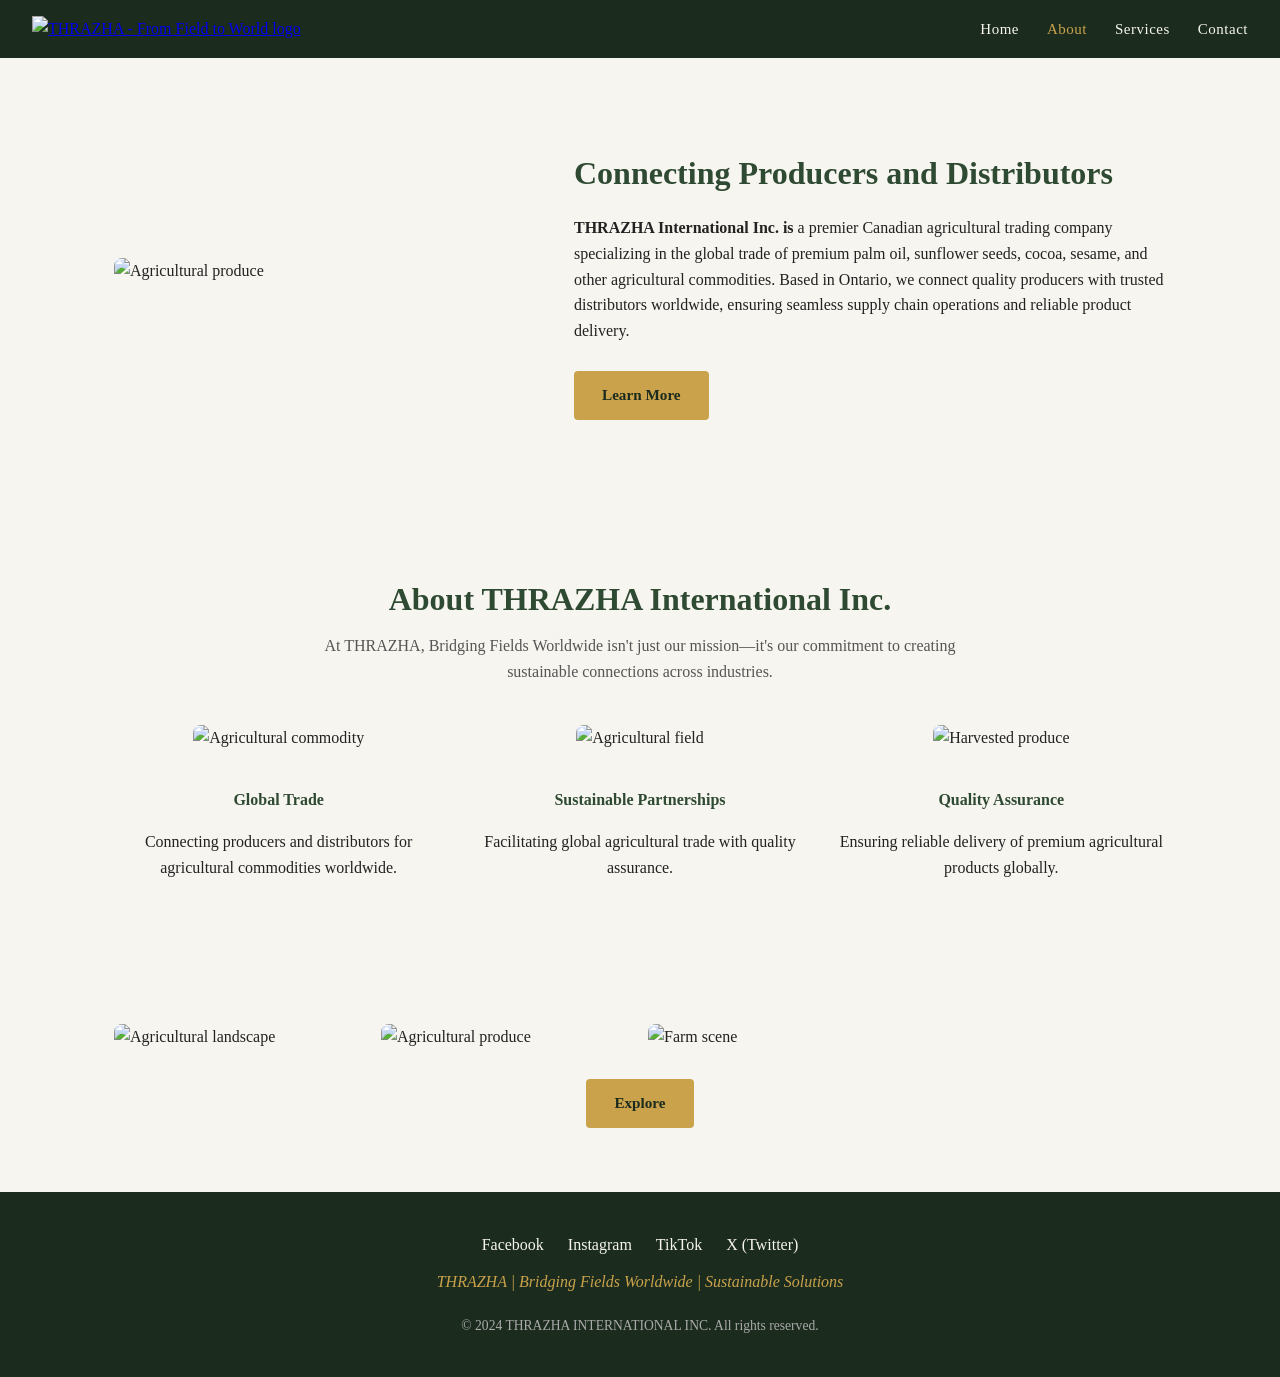
==== about.html @ e84e6064 "Migrate thrazha.ca static site from Hostinger to GitHub Pages (pages + config) Self-contained 4-page" ====
<!DOCTYPE html>
<html lang="en">
<head>
<meta charset="UTF-8">
<meta name="viewport" content="width=device-width, initial-scale=1.0">
<title>THRAZHA International Inc. - Premier Agricultural Trading Company | THRAZHA - From Field to World</title>
<link rel="stylesheet" href="style.css">
</head>
<body>

<header>
  <a href="index.html"><img src="assets/logo.jpeg" alt="THRAZHA - From Field to World logo"></a>
  <nav>
    <ul>
      <li><a href="index.html">Home</a></li>
      <li><a href="about.html" class="active">About</a></li>
      <li><a href="services.html">Services</a></li>
      <li><a href="contact.html">Contact</a></li>
    </ul>
  </nav>
</header>

<!-- INTRO -->
<section class="split">
  <img src="assets/unsplash-about-1.jpg" alt="Agricultural produce">
  <div class="text">
    <h2>Connecting Producers and Distributors</h2>
    <p><strong>THRAZHA International Inc. is</strong> a premier Canadian agricultural trading company specializing in the global trade of premium palm oil, sunflower seeds, cocoa, sesame, and other agricultural commodities. Based in Ontario, we connect quality producers with trusted distributors worldwide, ensuring seamless supply chain operations and reliable product delivery.</p>
    <a class="btn btn-primary" href="services.html" style="margin-top:12px;">Learn More</a>
  </div>
</section>

<!-- MISSION -->
<section>
  <h2>About THRAZHA International Inc.</h2>
  <p class="lead">At THRAZHA, Bridging Fields Worldwide isn't just our mission&mdash;it's our commitment to creating sustainable connections across industries.</p>
  <div class="grid-3">
    <div class="card">
      <img src="assets/unsplash-about-2.jpg" alt="Agricultural commodity">
      <h4>Global Trade</h4>
      <p>Connecting producers and distributors for agricultural commodities worldwide.</p>
    </div>
    <div class="card">
      <img src="assets/unsplash-about-3.jpg" alt="Agricultural field">
      <h4>Sustainable Partnerships</h4>
      <p>Facilitating global agricultural trade with quality assurance.</p>
    </div>
    <div class="card">
      <img src="assets/unsplash-about-4.jpg" alt="Harvested produce">
      <h4>Quality Assurance</h4>
      <p>Ensuring reliable delivery of premium agricultural products globally.</p>
    </div>
  </div>
</section>

<!-- GALLERY STRIP -->
<section>
  <div class="gallery">
    <img src="assets/unsplash-about-5.jpg" alt="Agricultural landscape">
    <img src="assets/unsplash-about-6.jpg" alt="Agricultural produce">
    <img src="assets/unsplash-about-7.jpg" alt="Farm scene">
  </div>
  <div style="text-align:center; margin-top:24px;">
    <a class="btn btn-primary" href="services.html">Explore</a>
  </div>
</section>

<footer>
  <div class="social">
    <a href="https://www.facebook.com/" title="Go to Facebook page">Facebook</a>
    <a href="https://www.instagram.com/" title="Go to Instagram page">Instagram</a>
    <a href="https://tiktok.com/" title="Go to Tiktok page">TikTok</a>
    <a href="https://x.com/" title="Go to Twitter page">X (Twitter)</a>
  </div>
  <div class="tagline">THRAZHA | Bridging Fields Worldwide | Sustainable Solutions</div>
  <div class="copyright">&copy; 2024 THRAZHA INTERNATIONAL INC. All rights reserved.</div>
</footer>

</body>
</html>
---- style.css ----
:root {
  --brand-dark: #1b2b1e;
  --brand-green: #2f4a33;
  --brand-gold: #c9a24b;
  --text-light: #f7f5ef;
}
* { box-sizing: border-box; }
body {
  margin: 0;
  font-family: 'Georgia', 'Times New Roman', serif;
  color: #222;
  background: var(--text-light);
  line-height: 1.6;
}
header {
  display: flex;
  align-items: center;
  justify-content: space-between;
  padding: 16px 32px;
  background: var(--brand-dark);
  position: sticky;
  top: 0;
  z-index: 100;
}
header img { height: 48px; }
nav ul { list-style: none; display: flex; gap: 28px; margin: 0; padding: 0; }
nav a { color: var(--text-light); text-decoration: none; font-size: 15px; letter-spacing: 0.5px; }
nav a:hover, nav a.active { color: var(--brand-gold); }

.hero {
  position: relative;
  height: 90vh;
  min-height: 480px;
  overflow: hidden;
  display: flex;
  align-items: center;
  justify-content: center;
  color: white;
  text-align: center;
}
.hero video, .hero > img.hero-bg {
  position: absolute;
  top: 0; left: 0;
  width: 100%; height: 100%;
  object-fit: cover;
  z-index: 0;
  filter: brightness(0.55);
}
.hero-content { position: relative; z-index: 1; max-width: 800px; padding: 0 20px; }
.hero-content h1 { font-size: 2.6rem; margin-bottom: 12px; }
.hero-content p { font-size: 1.2rem; margin-bottom: 24px; }
.hero-buttons { display: flex; gap: 16px; justify-content: center; }
.btn {
  padding: 12px 28px;
  border-radius: 4px;
  text-decoration: none;
  font-weight: bold;
  font-size: 0.95rem;
  display: inline-block;
}
.btn-primary { background: var(--brand-gold); color: #1b2b1e; border: none; cursor: pointer; }
.btn-secondary { background: transparent; border: 1px solid white; color: white; }

section { padding: 64px 24px; max-width: 1100px; margin: 0 auto; }
section h2 { text-align: center; font-size: 2rem; color: var(--brand-green); margin-bottom: 8px; }
section .lead { text-align: center; max-width: 640px; margin: 0 auto 40px; color: #555; }

.split { display: flex; flex-wrap: wrap; gap: 40px; align-items: center; }
.split img { width: 100%; max-width: 420px; border-radius: 8px; object-fit: cover; }
.split .text { flex: 1; min-width: 280px; }
.split h3 { color: var(--brand-gold); text-transform: uppercase; letter-spacing: 1px; font-size: 0.95rem; }
.split h2 { text-align: left; }

.grid-3 { display: grid; grid-template-columns: repeat(auto-fit, minmax(280px, 1fr)); gap: 32px; }
.card { text-align: center; }
.card img { width: 100%; height: 220px; object-fit: cover; border-radius: 8px; margin-bottom: 16px; }
.card h4 { color: var(--brand-green); margin-bottom: 8px; }

.testimonials { background: var(--brand-dark); color: var(--text-light); max-width: 100%; }
.testimonials-inner { max-width: 1100px; margin: 0 auto; }
.testimonials h2 { color: var(--text-light); }
.testimonial-grid { display: grid; grid-template-columns: repeat(auto-fit, minmax(300px, 1fr)); gap: 32px; }
.testimonial-card { background: rgba(255,255,255,0.05); padding: 24px; border-radius: 8px; }
.testimonial-card .stars { color: var(--brand-gold); margin-bottom: 8px; }
.testimonial-author { display: flex; align-items: center; gap: 12px; margin-top: 16px; }
.testimonial-author img { width: 48px; height: 48px; border-radius: 50%; object-fit: cover; }

.gallery { columns: 4 200px; column-gap: 16px; }
.gallery img { width: 100%; margin-bottom: 16px; border-radius: 8px; display: block; break-inside: avoid; }

.contact-wrap { display: flex; flex-wrap: wrap; gap: 48px; }
.contact-form { flex: 1; min-width: 300px; }
.contact-info { flex: 1; min-width: 260px; }
.contact-form label { display: block; margin-bottom: 6px; font-weight: bold; color: var(--brand-green); }
.contact-form input, .contact-form textarea {
  width: 100%;
  padding: 12px;
  margin-bottom: 18px;
  border: 1px solid #ccc;
  border-radius: 4px;
  font-family: inherit;
  font-size: 1rem;
}
.contact-form textarea { min-height: 140px; resize: vertical; }
.contact-info h3 { color: var(--brand-green); }
.contact-info a { color: var(--brand-green); }

footer { background: var(--brand-dark); color: var(--text-light); text-align: center; padding: 40px 20px; }
footer .social a { color: var(--text-light); margin: 0 10px; text-decoration: none; }
footer .social a:hover { color: var(--brand-gold); }
footer .tagline { margin-top: 12px; color: var(--brand-gold); font-style: italic; }
footer .copyright { margin-top: 20px; font-size: 0.85rem; color: #aaa; }

@media (max-width: 700px) {
  nav ul { gap: 14px; flex-wrap: wrap; }
  .hero-content h1 { font-size: 1.8rem; }
}
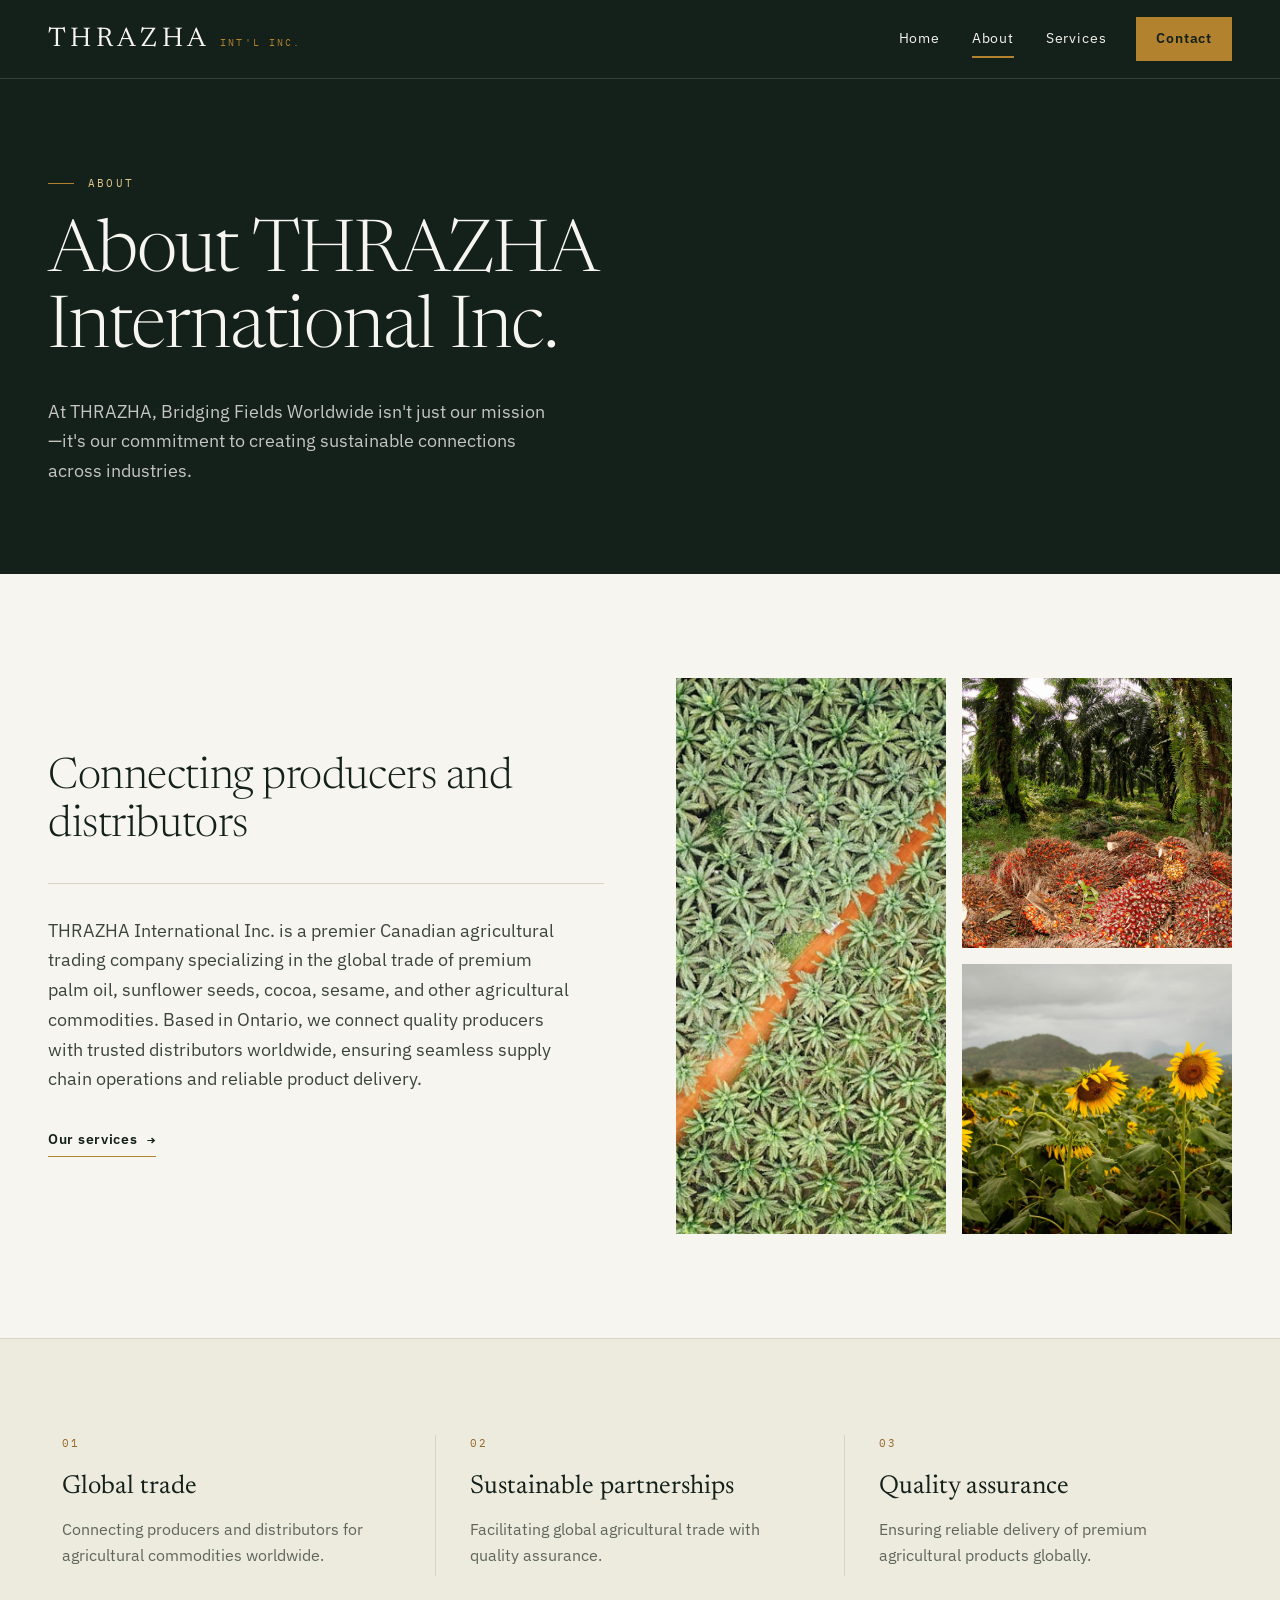
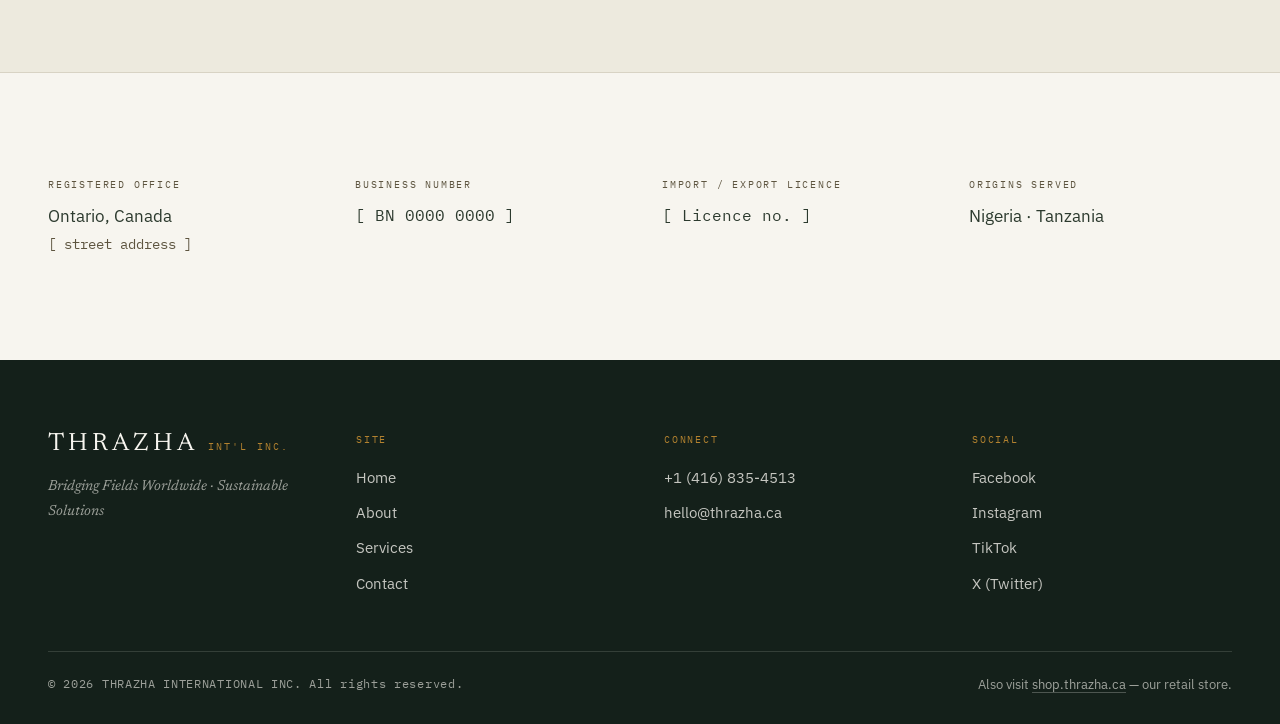
==== commit c578922e: "Redesign site with new visual identity from Claude Design Applies the new dark green/gold/cream pale" ====
--- a/about.html
+++ b/about.html
@@ -4,76 +4,140 @@
 <meta charset="UTF-8">
 <meta name="viewport" content="width=device-width, initial-scale=1.0">
 <title>THRAZHA International Inc. - Premier Agricultural Trading Company | THRAZHA - From Field to World</title>
+<link rel="preconnect" href="https://fonts.googleapis.com">
+<link rel="preconnect" href="https://fonts.gstatic.com" crossorigin>
+<link href="https://fonts.googleapis.com/css2?family=Newsreader:ital,opsz,wght@0,6..72,300;0,6..72,400;0,6..72,500;1,6..72,300;1,6..72,400&family=IBM+Plex+Sans:wght@400;500;600&family=IBM+Plex+Mono:wght@400;500&display=swap" rel="stylesheet">
 <link rel="stylesheet" href="style.css">
 </head>
 <body>
 
 <header>
-  <a href="index.html"><img src="assets/logo.jpeg" alt="THRAZHA - From Field to World logo"></a>
-  <nav>
-    <ul>
-      <li><a href="index.html">Home</a></li>
-      <li><a href="about.html" class="active">About</a></li>
-      <li><a href="services.html">Services</a></li>
-      <li><a href="contact.html">Contact</a></li>
-    </ul>
-  </nav>
+  <div class="header-inner">
+    <a class="brand" href="index.html">
+      <span class="brand-name">THRAZHA</span>
+      <span class="brand-suffix">Int'l&nbsp;Inc.</span>
+    </a>
+    <nav>
+      <ul>
+        <li><a href="index.html">Home</a></li>
+        <li><a href="about.html" class="active">About</a></li>
+        <li><a href="services.html">Services</a></li>
+        <li><a href="contact.html" class="nav-contact">Contact</a></li>
+      </ul>
+    </nav>
+  </div>
 </header>
 
-<!-- INTRO -->
+<!-- HEADER -->
+<div class="hero hero-solid hero-page">
+  <div class="hero-inner">
+    <div class="eyebrow on-dark"><span class="rule"></span>About</div>
+    <h1>About THRAZHA International Inc.</h1>
+    <p>At THRAZHA, Bridging Fields Worldwide isn't just our mission&mdash;it's our commitment to creating sustainable connections across industries.</p>
+  </div>
+</div>
+
+<!-- STORY -->
 <section class="split">
-  <img src="assets/unsplash-about-1.jpg" alt="Agricultural produce">
-  <div class="text">
-    <h2>Connecting Producers and Distributors</h2>
-    <p><strong>THRAZHA International Inc. is</strong> a premier Canadian agricultural trading company specializing in the global trade of premium palm oil, sunflower seeds, cocoa, sesame, and other agricultural commodities. Based in Ontario, we connect quality producers with trusted distributors worldwide, ensuring seamless supply chain operations and reliable product delivery.</p>
-    <a class="btn btn-primary" href="services.html" style="margin-top:12px;">Learn More</a>
+  <div class="split-text">
+    <h2 style="margin-top:0;">Connecting producers and distributors</h2>
+    <div class="divider"></div>
+    <p>THRAZHA International Inc. is a premier Canadian agricultural trading company specializing in the global trade of premium palm oil, sunflower seeds, cocoa, sesame, and other agricultural commodities. Based in Ontario, we connect quality producers with trusted distributors worldwide, ensuring seamless supply chain operations and reliable product delivery.</p>
+    <a class="split-link" href="services.html">Our services <span class="mono">&rarr;</span></a>
+  </div>
+  <div class="image-grid">
+    <img class="tall" src="assets/unsplash-about-5.jpg" alt="Aerial view of a dense oil palm plantation crossed by a laterite road">
+    <img class="square" src="assets/okitipupa-oil-palm.jpg" alt="Freshly harvested palm fruit bunches at the plantation">
+    <img class="square" src="assets/sunflowers.jpg" alt="Sunflower field">
   </div>
 </section>
 
-<!-- MISSION -->
+<!-- PILLARS -->
+<div class="pillars">
+  <div class="pillars-inner">
+    <div class="pillars-grid">
+      <div class="pillar">
+        <div class="numbered-index">01</div>
+        <h3>Global trade</h3>
+        <p>Connecting producers and distributors for agricultural commodities worldwide.</p>
+      </div>
+      <div class="pillar">
+        <div class="numbered-index">02</div>
+        <h3>Sustainable partnerships</h3>
+        <p>Facilitating global agricultural trade with quality assurance.</p>
+      </div>
+      <div class="pillar">
+        <div class="numbered-index">03</div>
+        <h3>Quality assurance</h3>
+        <p>Ensuring reliable delivery of premium agricultural products globally.</p>
+      </div>
+    </div>
+  </div>
+</div>
+
+<!-- FACTS -->
 <section>
-  <h2>About THRAZHA International Inc.</h2>
-  <p class="lead">At THRAZHA, Bridging Fields Worldwide isn't just our mission&mdash;it's our commitment to creating sustainable connections across industries.</p>
-  <div class="grid-3">
-    <div class="card">
-      <img src="assets/unsplash-about-2.jpg" alt="Agricultural commodity">
-      <h4>Global Trade</h4>
-      <p>Connecting producers and distributors for agricultural commodities worldwide.</p>
+  <div class="facts-grid">
+    <div>
+      <div class="credentials-label">Registered office</div>
+      <div class="fact-value">Ontario, Canada<br><span class="fact-sub">[ street address ]</span></div>
     </div>
-    <div class="card">
-      <img src="assets/unsplash-about-3.jpg" alt="Agricultural field">
-      <h4>Sustainable Partnerships</h4>
-      <p>Facilitating global agricultural trade with quality assurance.</p>
+    <div>
+      <div class="credentials-label">Business number</div>
+      <div class="fact-value mono">[ BN 0000&nbsp;0000 ]</div>
     </div>
-    <div class="card">
-      <img src="assets/unsplash-about-4.jpg" alt="Harvested produce">
-      <h4>Quality Assurance</h4>
-      <p>Ensuring reliable delivery of premium agricultural products globally.</p>
+    <div>
+      <div class="credentials-label">Import / export licence</div>
+      <div class="fact-value mono">[ Licence no. ]</div>
+    </div>
+    <div>
+      <div class="credentials-label">Origins served</div>
+      <div class="fact-value">Nigeria&nbsp;&middot;&nbsp;Tanzania</div>
     </div>
   </div>
 </section>
 
-<!-- GALLERY STRIP -->
-<section>
-  <div class="gallery">
-    <img src="assets/unsplash-about-5.jpg" alt="Agricultural landscape">
-    <img src="assets/unsplash-about-6.jpg" alt="Agricultural produce">
-    <img src="assets/unsplash-about-7.jpg" alt="Farm scene">
+<footer>
+  <div class="footer-inner">
+    <div class="footer-columns">
+      <div class="footer-brand">
+        <div class="brand" style="color:inherit;">
+          <span class="brand-name">THRAZHA</span>
+          <span class="brand-suffix">Int'l&nbsp;Inc.</span>
+        </div>
+        <p class="footer-tagline">Bridging Fields Worldwide &middot; Sustainable Solutions</p>
+      </div>
+      <div>
+        <div class="footer-heading">Site</div>
+        <div class="footer-links">
+          <a href="index.html">Home</a>
+          <a href="about.html">About</a>
+          <a href="services.html">Services</a>
+          <a href="contact.html">Contact</a>
+        </div>
+      </div>
+      <div>
+        <div class="footer-heading">Connect</div>
+        <div class="footer-links">
+          <a href="tel:+14168354513">+1 (416) 835-4513</a>
+          <a href="mailto:hello@thrazha.ca">hello@thrazha.ca</a>
+        </div>
+      </div>
+      <div>
+        <div class="footer-heading">Social</div>
+        <div class="footer-links">
+          <a href="https://www.facebook.com/" title="Go to Facebook page">Facebook</a>
+          <a href="https://www.instagram.com/" title="Go to Instagram page">Instagram</a>
+          <a href="https://tiktok.com/" title="Go to Tiktok page">TikTok</a>
+          <a href="https://x.com/" title="Go to Twitter page">X (Twitter)</a>
+        </div>
+      </div>
+    </div>
+    <div class="footer-bottom">
+      <div class="footer-copyright">&copy; 2026 THRAZHA INTERNATIONAL INC. All rights reserved.</div>
+      <div class="footer-shop">Also visit <a href="https://shop.thrazha.ca">shop.thrazha.ca</a> &mdash; our retail store.</div>
+    </div>
   </div>
-  <div style="text-align:center; margin-top:24px;">
-    <a class="btn btn-primary" href="services.html">Explore</a>
-  </div>
-</section>
-
-<footer>
-  <div class="social">
-    <a href="https://www.facebook.com/" title="Go to Facebook page">Facebook</a>
-    <a href="https://www.instagram.com/" title="Go to Instagram page">Instagram</a>
-    <a href="https://tiktok.com/" title="Go to Tiktok page">TikTok</a>
-    <a href="https://x.com/" title="Go to Twitter page">X (Twitter)</a>
-  </div>
-  <div class="tagline">THRAZHA | Bridging Fields Worldwide | Sustainable Solutions</div>
-  <div class="copyright">&copy; 2024 THRAZHA INTERNATIONAL INC. All rights reserved.</div>
 </footer>
 
 </body>
--- a/style.css
+++ b/style.css
@@ -1,117 +1,491 @@
 :root {
-  --brand-dark: #1b2b1e;
-  --brand-green: #2f4a33;
-  --brand-gold: #c9a24b;
-  --text-light: #f7f5ef;
-}
+  --ink: #14201a;
+  --ink-soft: #23372a;
+  --gold: #b3822f;
+  --gold-hover: #c99b45;
+  --gold-light: #e2c88c;
+  --gold-dark: #96682a;
+  --bg: #f7f5ef;
+  --bg-alt: #edeade;
+  --border: #d8d3c4;
+  --text: #14201a;
+  --text-body: #3c453b;
+  --text-muted: #5f665c;
+  --text-mono: #5e5540;
+  --text-fact: #2c3a2e;
+}
+
 * { box-sizing: border-box; }
+
 body {
   margin: 0;
-  font-family: 'Georgia', 'Times New Roman', serif;
-  color: #222;
-  background: var(--text-light);
+  font-family: 'IBM Plex Sans', system-ui, sans-serif;
+  background: var(--bg);
+  color: var(--text);
   line-height: 1.6;
-}
+  -webkit-font-smoothing: antialiased;
+}
+
+a { color: var(--text); text-decoration: none; }
+a:hover { color: var(--gold-dark); }
+input, textarea, button { font: inherit; }
+::selection { background: var(--gold); color: #fff; }
+
+.serif { font-family: 'Newsreader', Georgia, serif; }
+.mono { font-family: 'IBM Plex Mono', monospace; }
+
+/* HEADER */
 header {
-  display: flex;
-  align-items: center;
-  justify-content: space-between;
-  padding: 16px 32px;
-  background: var(--brand-dark);
   position: sticky;
   top: 0;
   z-index: 100;
-}
-header img { height: 48px; }
-nav ul { list-style: none; display: flex; gap: 28px; margin: 0; padding: 0; }
-nav a { color: var(--text-light); text-decoration: none; font-size: 15px; letter-spacing: 0.5px; }
-nav a:hover, nav a.active { color: var(--brand-gold); }
-
+  background: var(--ink);
+  color: var(--bg);
+  border-bottom: 1px solid rgba(247,245,239,0.14);
+}
+.header-inner {
+  max-width: 1240px;
+  margin: 0 auto;
+  padding: 0 28px;
+  height: 78px;
+  display: flex;
+  align-items: center;
+  justify-content: space-between;
+  gap: 32px;
+}
+.brand {
+  display: flex;
+  align-items: baseline;
+  gap: 10px;
+  color: var(--bg);
+}
+.brand-name {
+  font-family: 'Newsreader', Georgia, serif;
+  font-size: 27px;
+  letter-spacing: 0.16em;
+  font-weight: 400;
+  line-height: 1;
+}
+.brand-suffix {
+  font-family: 'IBM Plex Mono', monospace;
+  font-size: 9.5px;
+  letter-spacing: 0.22em;
+  text-transform: uppercase;
+  color: var(--gold);
+  padding-bottom: 2px;
+}
+nav ul { list-style: none; display: flex; align-items: center; gap: 4px; margin: 0; padding: 0; }
+nav a {
+  position: relative;
+  display: inline-block;
+  padding: 10px 14px;
+  color: var(--bg);
+  font-size: 13.5px;
+  letter-spacing: 0.06em;
+}
+nav a:hover { color: var(--gold-light); }
+nav a.active { color: var(--bg); }
+nav a.active::after {
+  content: "";
+  position: absolute;
+  left: 14px;
+  right: 14px;
+  bottom: 2px;
+  height: 1.5px;
+  background: var(--gold);
+}
+nav a.nav-contact {
+  margin-left: 12px;
+  padding: 11px 20px;
+  background: var(--gold);
+  color: var(--ink);
+  font-weight: 600;
+}
+nav a.nav-contact:hover { background: var(--gold-hover); color: var(--ink); }
+
+/* EYEBROW */
+.eyebrow {
+  display: flex;
+  align-items: center;
+  gap: 14px;
+  font-family: 'IBM Plex Mono', monospace;
+  font-size: 11px;
+  letter-spacing: 0.2em;
+  text-transform: uppercase;
+  color: var(--gold-dark);
+}
+.eyebrow.on-dark { color: var(--gold-light); }
+.eyebrow .rule { width: 26px; height: 1px; background: var(--gold); display: inline-block; }
+
+/* HERO (home + section headers) */
 .hero {
   position: relative;
-  height: 90vh;
-  min-height: 480px;
+  background: var(--ink);
+  color: var(--bg);
   overflow: hidden;
-  display: flex;
-  align-items: center;
-  justify-content: center;
-  color: white;
-  text-align: center;
-}
-.hero video, .hero > img.hero-bg {
+}
+.hero img.hero-bg {
   position: absolute;
-  top: 0; left: 0;
-  width: 100%; height: 100%;
+  inset: 0;
+  width: 100%;
+  height: 100%;
   object-fit: cover;
-  z-index: 0;
-  filter: brightness(0.55);
-}
-.hero-content { position: relative; z-index: 1; max-width: 800px; padding: 0 20px; }
-.hero-content h1 { font-size: 2.6rem; margin-bottom: 12px; }
-.hero-content p { font-size: 1.2rem; margin-bottom: 24px; }
-.hero-buttons { display: flex; gap: 16px; justify-content: center; }
+}
+.hero .hero-scrim {
+  position: absolute;
+  inset: 0;
+}
+.hero-home .hero-scrim { background: linear-gradient(100deg, rgba(20,32,26,0.92) 0%, rgba(20,32,26,0.62) 55%, rgba(20,32,26,0.34) 100%); }
+.hero-home img.hero-bg { opacity: 0.42; }
+.hero-page .hero-scrim { background: linear-gradient(100deg, rgba(20,32,26,0.94) 0%, rgba(20,32,26,0.7) 100%); }
+.hero-page img.hero-bg { opacity: 0.3; }
+.hero-inner {
+  position: relative;
+  max-width: 1240px;
+  margin: 0 auto;
+  padding: 132px 28px 108px;
+}
+.hero-page .hero-inner { padding: 96px 28px 88px; }
+.hero-solid { background: var(--ink); color: var(--bg); }
+.hero h1 {
+  font-family: 'Newsreader', Georgia, serif;
+  font-weight: 300;
+  font-size: clamp(36px, 5.6vw, 74px);
+  line-height: 1.06;
+  letter-spacing: -0.015em;
+  margin: 24px 0 0;
+  max-width: 18ch;
+}
+.hero-home h1 { margin-top: 34px; max-width: 17ch; }
+.hero p {
+  margin: 28px 0 0;
+  max-width: 46ch;
+  font-size: 17.5px;
+  line-height: 1.7;
+  color: rgba(247,245,239,0.78);
+}
+.hero-buttons { display: flex; flex-wrap: wrap; gap: 14px; margin-top: 44px; }
+
+/* BUTTONS */
 .btn {
-  padding: 12px 28px;
-  border-radius: 4px;
+  display: inline-block;
+  padding: 15px 30px;
+  font-size: 14px;
+  font-weight: 600;
+  letter-spacing: 0.05em;
   text-decoration: none;
-  font-weight: bold;
-  font-size: 0.95rem;
-  display: inline-block;
-}
-.btn-primary { background: var(--brand-gold); color: #1b2b1e; border: none; cursor: pointer; }
-.btn-secondary { background: transparent; border: 1px solid white; color: white; }
-
-section { padding: 64px 24px; max-width: 1100px; margin: 0 auto; }
-section h2 { text-align: center; font-size: 2rem; color: var(--brand-green); margin-bottom: 8px; }
-section .lead { text-align: center; max-width: 640px; margin: 0 auto 40px; color: #555; }
-
-.split { display: flex; flex-wrap: wrap; gap: 40px; align-items: center; }
-.split img { width: 100%; max-width: 420px; border-radius: 8px; object-fit: cover; }
-.split .text { flex: 1; min-width: 280px; }
-.split h3 { color: var(--brand-gold); text-transform: uppercase; letter-spacing: 1px; font-size: 0.95rem; }
-.split h2 { text-align: left; }
-
-.grid-3 { display: grid; grid-template-columns: repeat(auto-fit, minmax(280px, 1fr)); gap: 32px; }
-.card { text-align: center; }
-.card img { width: 100%; height: 220px; object-fit: cover; border-radius: 8px; margin-bottom: 16px; }
-.card h4 { color: var(--brand-green); margin-bottom: 8px; }
-
-.testimonials { background: var(--brand-dark); color: var(--text-light); max-width: 100%; }
-.testimonials-inner { max-width: 1100px; margin: 0 auto; }
-.testimonials h2 { color: var(--text-light); }
-.testimonial-grid { display: grid; grid-template-columns: repeat(auto-fit, minmax(300px, 1fr)); gap: 32px; }
-.testimonial-card { background: rgba(255,255,255,0.05); padding: 24px; border-radius: 8px; }
-.testimonial-card .stars { color: var(--brand-gold); margin-bottom: 8px; }
-.testimonial-author { display: flex; align-items: center; gap: 12px; margin-top: 16px; }
-.testimonial-author img { width: 48px; height: 48px; border-radius: 50%; object-fit: cover; }
-
-.gallery { columns: 4 200px; column-gap: 16px; }
-.gallery img { width: 100%; margin-bottom: 16px; border-radius: 8px; display: block; break-inside: avoid; }
-
-.contact-wrap { display: flex; flex-wrap: wrap; gap: 48px; }
-.contact-form { flex: 1; min-width: 300px; }
-.contact-info { flex: 1; min-width: 260px; }
-.contact-form label { display: block; margin-bottom: 6px; font-weight: bold; color: var(--brand-green); }
-.contact-form input, .contact-form textarea {
+  border: none;
+  cursor: pointer;
+  white-space: nowrap;
+}
+.btn-primary { background: var(--gold); color: var(--ink); }
+.btn-primary:hover { background: var(--gold-hover); color: var(--ink); }
+.btn-secondary { background: transparent; border: 1px solid rgba(247,245,239,0.4); color: var(--bg); font-weight: 500; }
+.btn-secondary:hover { border-color: var(--bg); background: rgba(247,245,239,0.07); color: var(--bg); }
+.btn-dark { background: var(--ink); color: var(--bg); }
+.btn-dark:hover { background: var(--ink-soft); color: var(--bg); }
+
+/* SECTION LAYOUT */
+section { padding: 104px 28px; max-width: 1240px; margin: 0 auto; }
+section h2 {
+  font-family: 'Newsreader', Georgia, serif;
+  font-weight: 300;
+  font-size: clamp(30px, 3.4vw, 46px);
+  line-height: 1.1;
+  letter-spacing: -0.01em;
+  margin: 0;
+}
+.divider { width: 100%; height: 1px; background: var(--border); margin: 32px 0; }
+
+/* CREDENTIALS STRIP */
+.credentials { background: var(--bg-alt); border-bottom: 1px solid var(--border); padding: 0 28px; max-width: 100%; }
+.credentials-grid {
+  max-width: 1240px;
+  margin: 0 auto;
+  display: grid;
+  grid-template-columns: repeat(auto-fit, minmax(210px, 1fr));
+}
+.credentials-item { padding: 26px 28px; border-right: 1px solid var(--border); }
+.credentials-item:last-child { border-right: none; }
+.credentials-label {
+  font-family: 'IBM Plex Mono', monospace;
+  font-size: 10px;
+  letter-spacing: 0.18em;
+  text-transform: uppercase;
+  color: var(--text-mono);
+}
+.credentials-value { margin-top: 8px; font-size: 15px; line-height: 1.45; color: var(--text-fact); }
+.credentials-value.mono { font-family: 'IBM Plex Mono', monospace; font-size: 14px; }
+
+/* SPLIT / STORY */
+.split { display: grid; grid-template-columns: repeat(auto-fit, minmax(320px, 1fr)); gap: 72px; align-items: center; }
+.split-media { position: relative; }
+.split-media img { width: 100%; aspect-ratio: 4 / 5; object-fit: cover; display: block; }
+.split-tag {
+  position: absolute;
+  bottom: -1px;
+  left: -1px;
+  background: var(--ink);
+  color: var(--bg);
+  padding: 18px 24px;
+  max-width: 62%;
+}
+.split-tag .credentials-label { color: var(--gold); }
+.split-tag .split-tag-value { font-family: 'Newsreader', Georgia, serif; font-size: 22px; margin-top: 5px; }
+.split-text .eyebrow { margin-bottom: 0; }
+.split-text h2 { margin-top: 16px; max-width: 22ch; }
+.split-text p { margin: 0; font-size: 17.5px; line-height: 1.7; color: var(--text-body); max-width: 48ch; }
+.split-link {
+  display: inline-flex;
+  align-items: center;
+  gap: 10px;
+  margin-top: 34px;
+  font-size: 14px;
+  font-weight: 600;
+  letter-spacing: 0.05em;
+  color: var(--text);
+  border-bottom: 1.5px solid var(--gold);
+  padding-bottom: 5px;
+}
+.split-link:hover { color: var(--gold-dark); }
+
+.image-grid { display: grid; grid-template-columns: 1fr 1fr; gap: 16px; }
+.image-grid img { width: 100%; height: 100%; object-fit: cover; display: block; }
+.image-grid .tall { aspect-ratio: auto; grid-row: span 2; }
+.image-grid .square { aspect-ratio: 1 / 1; }
+
+/* DARK SOLUTIONS / NUMBERED GRID */
+.section-dark { background: var(--ink); color: var(--bg); max-width: 100%; padding: 0; }
+.section-dark-inner { max-width: 1240px; margin: 0 auto; padding: 104px 28px; }
+.section-head-row {
+  display: flex;
+  flex-wrap: wrap;
+  gap: 40px;
+  align-items: flex-end;
+  justify-content: space-between;
+  padding-bottom: 44px;
+  border-bottom: 1px solid rgba(247,245,239,0.16);
+}
+.section-dark .section-head-row h2 { color: var(--bg); max-width: 20ch; }
+.section-head-row p { margin: 0; max-width: 40ch; font-size: 16px; line-height: 1.65; color: rgba(247,245,239,0.68); }
+
+.numbered-grid {
+  display: grid;
+  grid-template-columns: repeat(auto-fit, minmax(270px, 1fr));
+  gap: 1px;
+  background: rgba(247,245,239,0.16);
+  margin-top: 1px;
+}
+.numbered-card { background: var(--ink); padding: 40px 34px 44px; }
+.numbered-index { font-family: 'IBM Plex Mono', monospace; font-size: 11px; letter-spacing: 0.18em; color: var(--gold); }
+.numbered-card h3 {
+  font-family: 'Newsreader', Georgia, serif;
+  font-weight: 400;
+  font-size: 25px;
+  line-height: 1.2;
+  margin: 22px 0 12px;
+  color: var(--bg);
+}
+.numbered-card p { margin: 0; font-size: 15.5px; line-height: 1.65; color: rgba(247,245,239,0.7); }
+
+/* LIGHT NUMBERED PILLARS (about page) */
+.pillars { background: var(--bg-alt); border-top: 1px solid var(--border); border-bottom: 1px solid var(--border); max-width: 100%; padding: 0 28px; }
+.pillars-inner { max-width: 1240px; margin: 0 auto; padding: 96px 0; }
+.pillars-grid { display: grid; grid-template-columns: repeat(auto-fit, minmax(260px, 1fr)); gap: 1px; background: var(--border); }
+.pillar { background: var(--bg-alt); padding: 0 34px; }
+.pillar .numbered-index { color: var(--gold-dark); }
+.pillar h3 { font-family: 'Newsreader', Georgia, serif; font-weight: 400; font-size: 26px; line-height: 1.2; margin: 20px 0 12px; }
+.pillar p { margin: 0 0 8px; font-size: 15.5px; line-height: 1.7; color: var(--text-muted); }
+
+/* FACTS GRID */
+.facts-grid { display: grid; grid-template-columns: repeat(auto-fit, minmax(240px, 1fr)); gap: 44px; }
+.fact-value { margin-top: 10px; font-size: 16.5px; line-height: 1.6; color: var(--text-fact); }
+.fact-value.mono { font-family: 'IBM Plex Mono', monospace; font-size: 16px; }
+.fact-sub { font-family: 'IBM Plex Mono', monospace; font-size: 13.5px; color: var(--text-mono); }
+
+/* COMMODITY INDEX */
+.commodity-grid { display: grid; grid-template-columns: repeat(auto-fit, minmax(232px, 1fr)); gap: 28px; margin-top: 52px; }
+.commodity-media { overflow: hidden; background: var(--bg-alt); }
+.commodity-media img {
   width: 100%;
-  padding: 12px;
-  margin-bottom: 18px;
-  border: 1px solid #ccc;
-  border-radius: 4px;
-  font-family: inherit;
-  font-size: 1rem;
-}
-.contact-form textarea { min-height: 140px; resize: vertical; }
-.contact-info h3 { color: var(--brand-green); }
-.contact-info a { color: var(--brand-green); }
-
-footer { background: var(--brand-dark); color: var(--text-light); text-align: center; padding: 40px 20px; }
-footer .social a { color: var(--text-light); margin: 0 10px; text-decoration: none; }
-footer .social a:hover { color: var(--brand-gold); }
-footer .tagline { margin-top: 12px; color: var(--brand-gold); font-style: italic; }
-footer .copyright { margin-top: 20px; font-size: 0.85rem; color: #aaa; }
+  aspect-ratio: 3 / 4;
+  object-fit: cover;
+  display: block;
+  transition: transform 600ms cubic-bezier(0.2,0.7,0.2,1);
+}
+.commodity-card:hover .commodity-media img { transform: scale(1.045); }
+.commodity-meta {
+  display: flex;
+  align-items: baseline;
+  justify-content: space-between;
+  gap: 12px;
+  padding: 16px 0 14px;
+  border-bottom: 1px solid var(--border);
+}
+.commodity-meta .name { font-family: 'Newsreader', Georgia, serif; font-size: 21px; }
+.commodity-meta .form {
+  font-family: 'IBM Plex Mono', monospace;
+  font-size: 10.5px;
+  letter-spacing: 0.14em;
+  text-transform: uppercase;
+  color: var(--text-mono);
+}
+
+/* CTA BANNER */
+.cta-banner { background: var(--bg-alt); border-top: 1px solid var(--border); max-width: 100%; padding: 0 28px; }
+.cta-banner-inner {
+  max-width: 1240px;
+  margin: 0 auto;
+  padding: 88px 0;
+  display: flex;
+  flex-wrap: wrap;
+  gap: 40px;
+  align-items: center;
+  justify-content: space-between;
+}
+.cta-banner h2 { font-size: clamp(28px, 3vw, 40px); line-height: 1.15; max-width: 24ch; }
+.cta-banner p { margin: 16px 0 0; font-size: 16.5px; line-height: 1.6; color: var(--text-muted); max-width: 44ch; }
+
+/* SERVICES DETAIL */
+.service-row {
+  display: grid;
+  grid-template-columns: repeat(auto-fit, minmax(300px, 1fr));
+  gap: 64px;
+  align-items: center;
+  padding-bottom: 64px;
+  margin-bottom: 64px;
+  border-bottom: 1px solid var(--border);
+}
+.service-row:last-child { border-bottom: none; margin-bottom: 0; padding-bottom: 0; }
+.service-row h2 { font-size: clamp(28px, 3.2vw, 42px); line-height: 1.12; margin: 20px 0 18px; max-width: 20ch; }
+.service-row p { margin: 0; font-size: 17px; line-height: 1.7; color: var(--text-body); max-width: 48ch; }
+.tags { display: flex; flex-wrap: wrap; gap: 10px; margin-top: 28px; }
+.tag {
+  font-family: 'IBM Plex Mono', monospace;
+  font-size: 10.5px;
+  letter-spacing: 0.12em;
+  text-transform: uppercase;
+  color: var(--text-muted);
+  border: 1px solid var(--border);
+  padding: 7px 12px;
+}
+.service-media img { width: 100%; aspect-ratio: 4 / 3; object-fit: cover; display: block; }
+.photo-placeholder {
+  width: 100%;
+  aspect-ratio: 4 / 3;
+  background-color: #e6e2d6;
+  background-image: repeating-linear-gradient(135deg, rgba(20,32,26,0.07) 0 1px, transparent 1px 9px);
+  border: 1px solid var(--border);
+  display: flex;
+  align-items: flex-end;
+  padding: 22px;
+}
+.photo-placeholder span {
+  font-family: 'IBM Plex Mono', monospace;
+  font-size: 11px;
+  letter-spacing: 0.14em;
+  text-transform: uppercase;
+  color: var(--text-mono);
+  line-height: 1.6;
+}
+
+/* CONTACT */
+.contact-grid { display: grid; grid-template-columns: repeat(auto-fit, minmax(300px, 1fr)); gap: 80px; align-items: start; }
+.contact-form label {
+  display: block;
+  font-family: 'IBM Plex Mono', monospace;
+  font-size: 10.5px;
+  letter-spacing: 0.16em;
+  text-transform: uppercase;
+  color: var(--text-mono);
+}
+.contact-form input[type="text"],
+.contact-form input[type="email"],
+.contact-form textarea {
+  width: 100%;
+  margin: 10px 0 26px;
+  padding: 14px 0;
+  border: none;
+  border-bottom: 1px solid #c9c3b0;
+  background: transparent;
+  font-size: 16.5px;
+  color: var(--text);
+  outline: none;
+}
+.contact-form textarea { padding: 14px; border: 1px solid #c9c3b0; min-height: 150px; resize: vertical; line-height: 1.55; }
+.contact-form input:focus,
+.contact-form textarea:focus { border-color: var(--gold); }
+.contact-form #contactFormResult { margin: 20px 0 0; font-size: 15px; line-height: 1.6; color: var(--text-body); min-height: 22px; font-weight: normal; }
+.contact-info {
+  background: var(--bg-alt);
+  border: 1px solid var(--border);
+  padding: 40px 34px;
+}
+.contact-info h3 {
+  font-family: 'Newsreader', Georgia, serif;
+  font-weight: 300;
+  font-size: 32px;
+  line-height: 1.15;
+  margin: 18px 0 0;
+  color: var(--text);
+}
+.contact-info-grid { display: grid; gap: 26px; }
+.contact-info-grid a { display: inline-block; margin-top: 8px; font-size: 19px; color: var(--text); }
+.contact-info-grid a:hover { color: var(--gold-dark); }
+.contact-info-grid .credentials-value { margin-top: 8px; font-size: 16.5px; }
+
+/* FOOTER */
+footer { background: var(--ink); color: var(--bg); }
+.footer-inner { max-width: 1240px; margin: 0 auto; padding: 72px 28px 0; }
+.footer-columns {
+  display: grid;
+  grid-template-columns: repeat(auto-fit, minmax(220px, 1fr));
+  gap: 48px;
+  padding-bottom: 56px;
+}
+.footer-brand .brand-name { font-size: 25px; }
+.footer-tagline {
+  margin: 18px 0 0;
+  font-size: 14.5px;
+  line-height: 1.7;
+  color: rgba(247,245,239,0.6);
+  max-width: 30ch;
+  font-style: italic;
+  font-family: 'Newsreader', Georgia, serif;
+}
+.footer-heading {
+  font-family: 'IBM Plex Mono', monospace;
+  font-size: 10px;
+  letter-spacing: 0.18em;
+  text-transform: uppercase;
+  color: var(--gold);
+}
+.footer-links { display: grid; gap: 12px; margin-top: 18px; }
+.footer-links a { font-size: 14.5px; color: rgba(247,245,239,0.78); }
+.footer-links a:hover { color: var(--bg); }
+.footer-bottom {
+  display: flex;
+  flex-wrap: wrap;
+  gap: 16px 32px;
+  align-items: center;
+  justify-content: space-between;
+  padding: 22px 0 30px;
+  border-top: 1px solid rgba(247,245,239,0.14);
+}
+.footer-copyright {
+  font-family: 'IBM Plex Mono', monospace;
+  font-size: 11.5px;
+  letter-spacing: 0.06em;
+  color: rgba(247,245,239,0.6);
+}
+.footer-shop { font-size: 12.5px; color: rgba(247,245,239,0.6); }
+.footer-shop a { color: rgba(247,245,239,0.62); border-bottom: 1px solid rgba(247,245,239,0.25); }
+.footer-shop a:hover { color: var(--bg); }
 
 @media (max-width: 700px) {
-  nav ul { gap: 14px; flex-wrap: wrap; }
-  .hero-content h1 { font-size: 1.8rem; }
-}
+  nav ul { gap: 2px; }
+  nav a { padding: 8px 10px; font-size: 12.5px; }
+  section { padding: 72px 20px; }
+  .section-dark-inner, .pillars-inner, .cta-banner-inner { padding-left: 20px; padding-right: 20px; }
+  .hero-inner { padding: 88px 20px 64px; }
+}
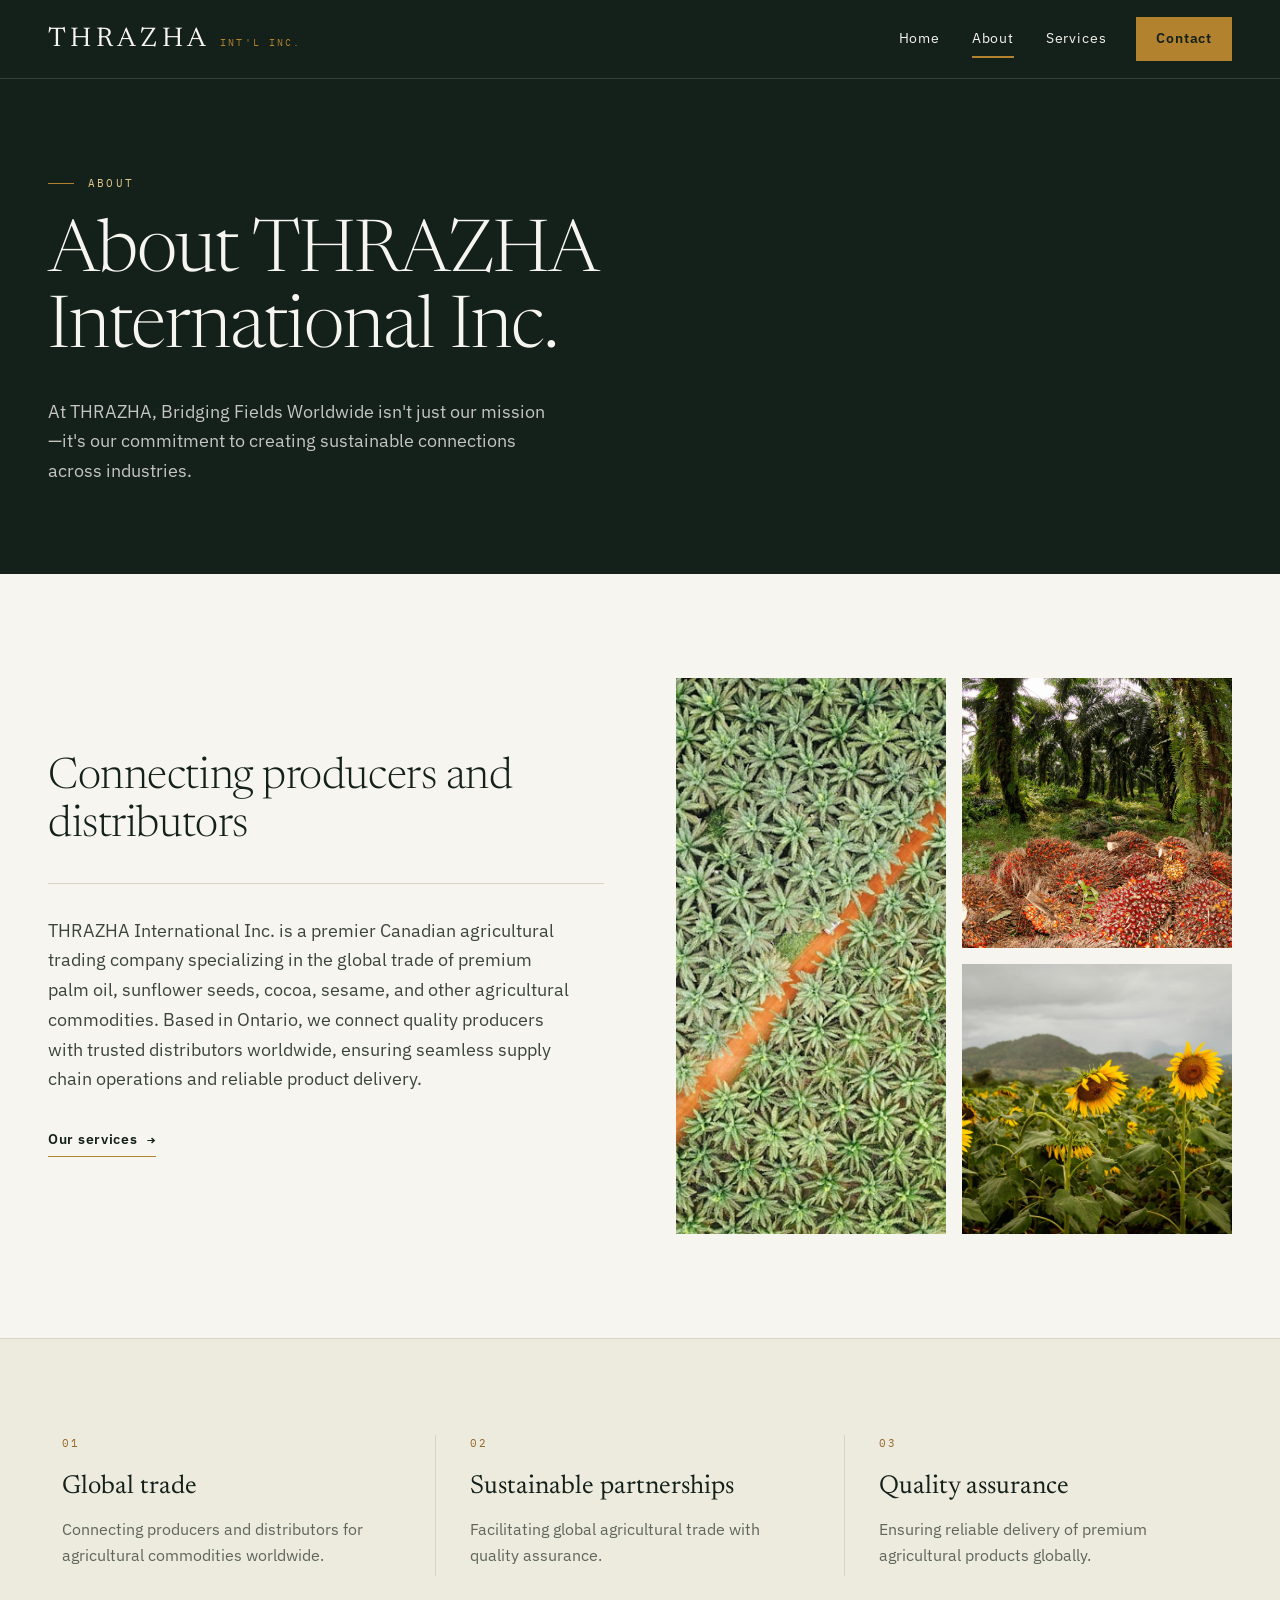
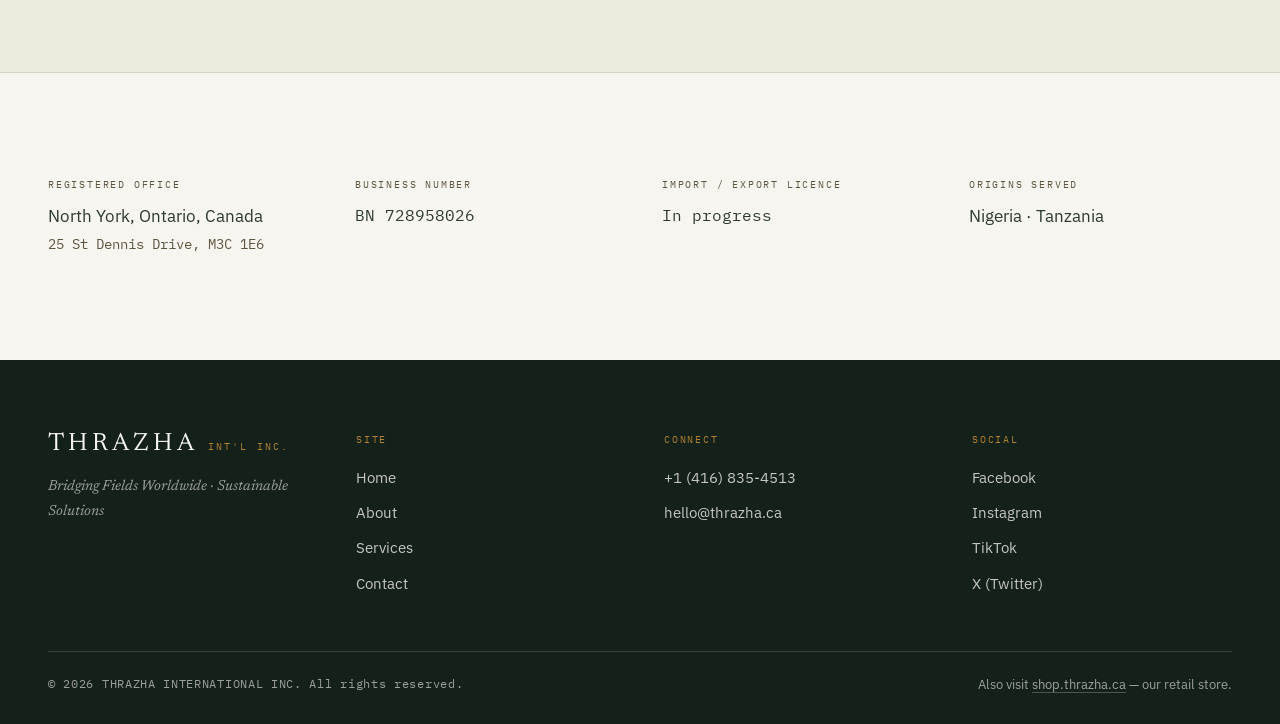
==== commit 2d241562: "Replace registration placeholders with real company details Fills in the business number, registered" ====
--- a/about.html
+++ b/about.html
@@ -80,15 +80,15 @@
   <div class="facts-grid">
     <div>
       <div class="credentials-label">Registered office</div>
-      <div class="fact-value">Ontario, Canada<br><span class="fact-sub">[ street address ]</span></div>
+      <div class="fact-value">North York, Ontario, Canada<br><span class="fact-sub">25 St Dennis Drive, M3C 1E6</span></div>
     </div>
     <div>
       <div class="credentials-label">Business number</div>
-      <div class="fact-value mono">[ BN 0000&nbsp;0000 ]</div>
+      <div class="fact-value mono">BN 728958026</div>
     </div>
     <div>
       <div class="credentials-label">Import / export licence</div>
-      <div class="fact-value mono">[ Licence no. ]</div>
+      <div class="fact-value mono">In progress</div>
     </div>
     <div>
       <div class="credentials-label">Origins served</div>
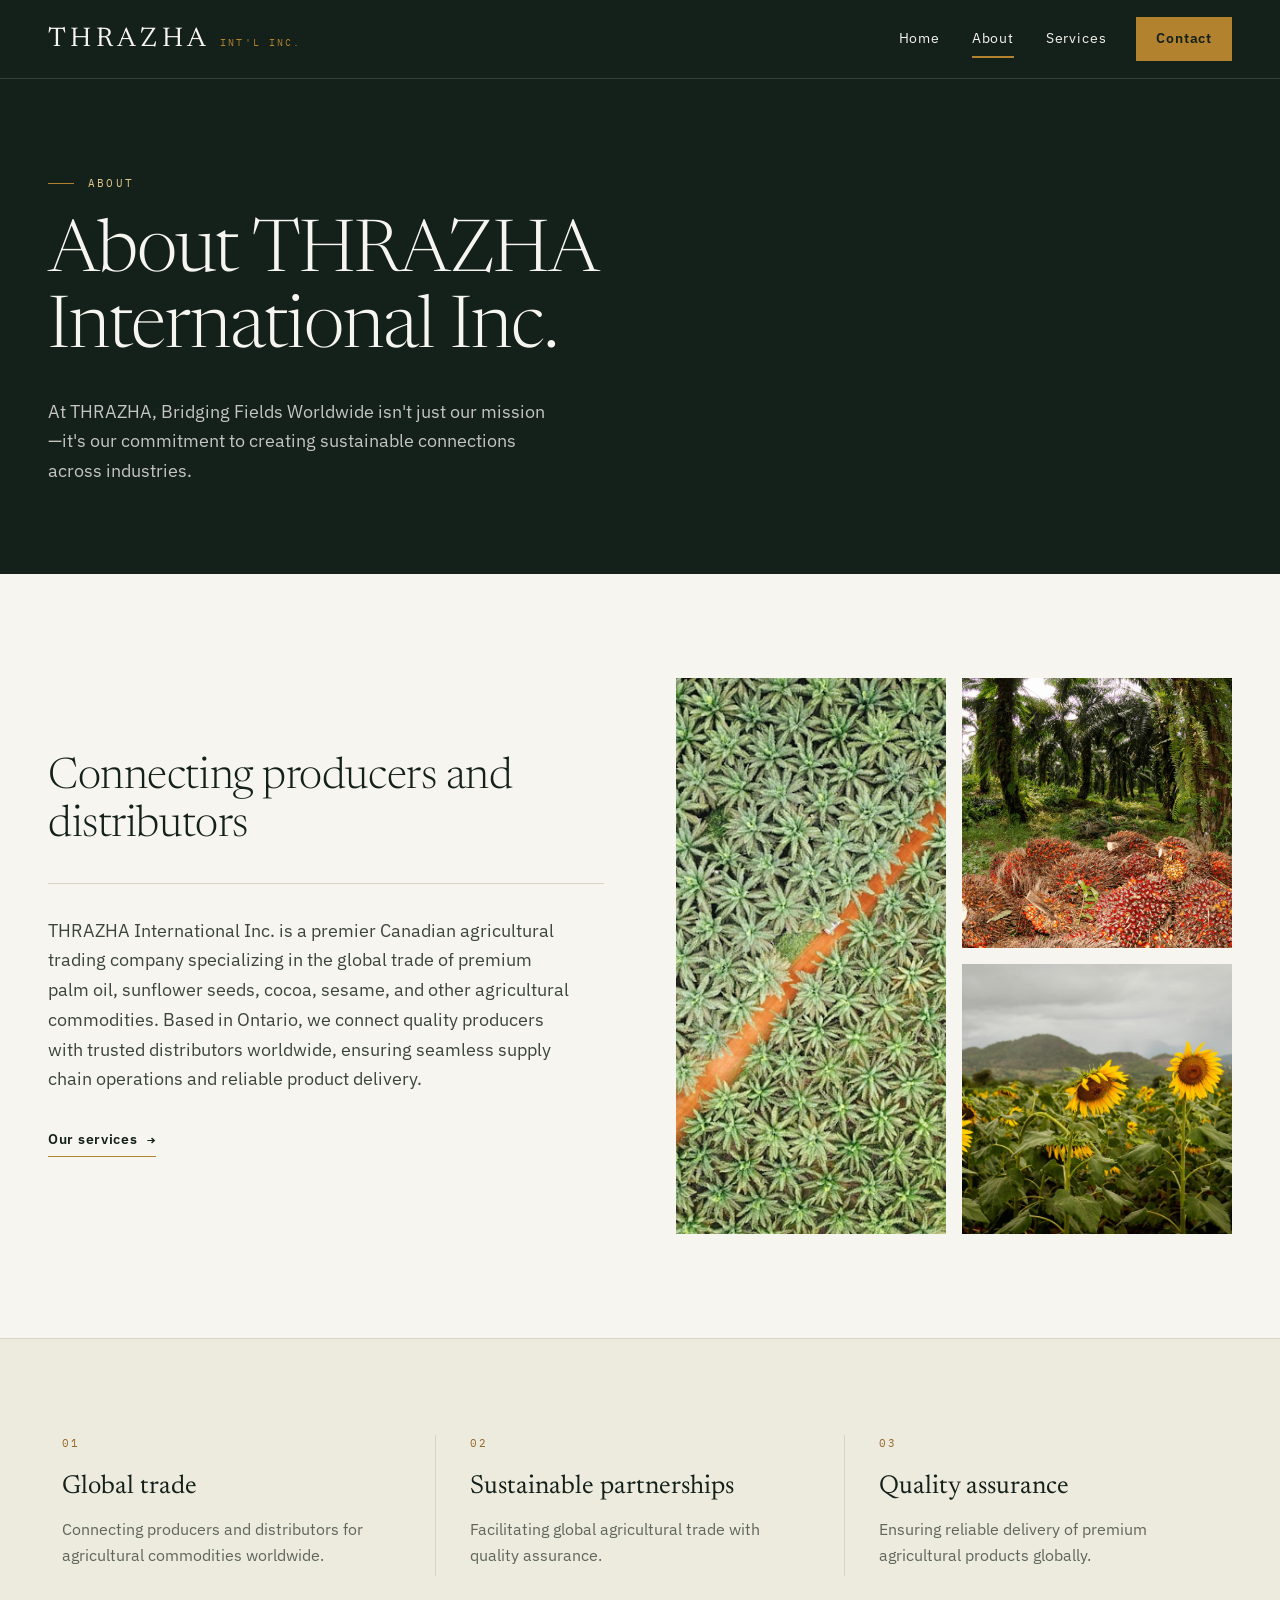
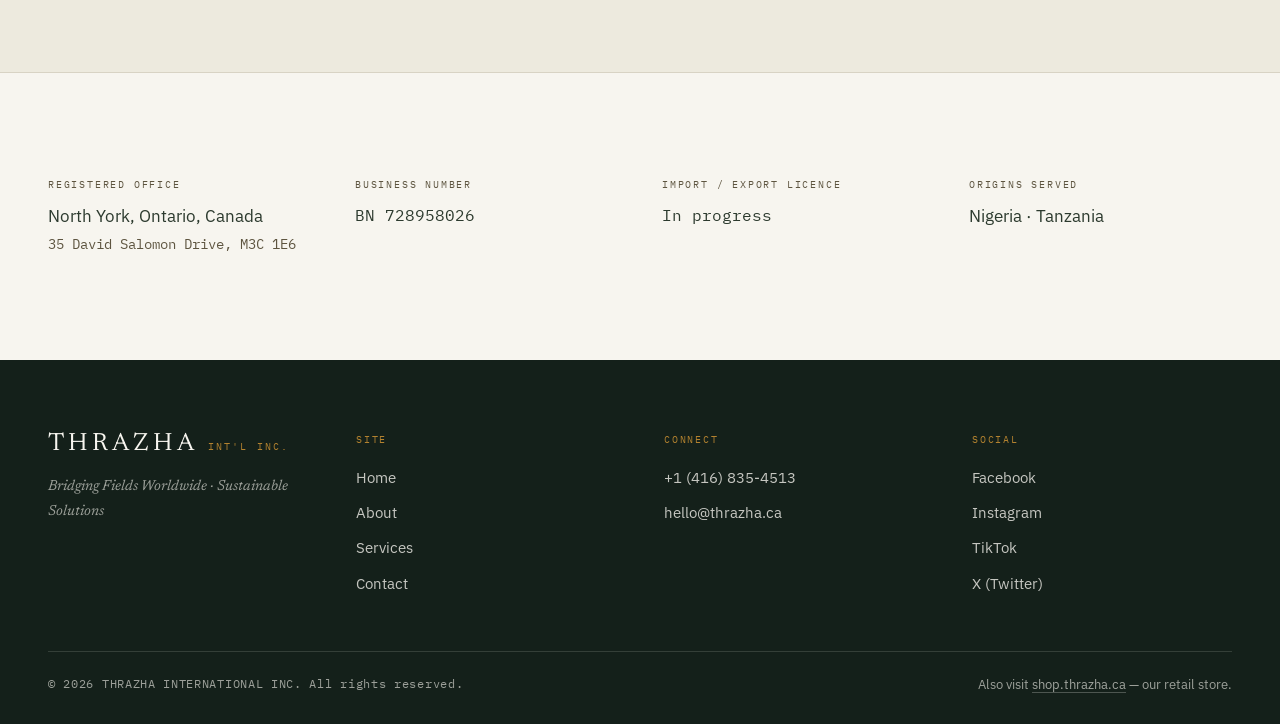
==== commit 87136f2a: "Correct registered office street address on About page Co-Authored-By: Claude Sonnet 5 <noreply@anth" ====
--- a/about.html
+++ b/about.html
@@ -80,7 +80,7 @@
   <div class="facts-grid">
     <div>
       <div class="credentials-label">Registered office</div>
-      <div class="fact-value">North York, Ontario, Canada<br><span class="fact-sub">25 St Dennis Drive, M3C 1E6</span></div>
+      <div class="fact-value">North York, Ontario, Canada<br><span class="fact-sub">35 David Salomon Drive, M3C 1E6</span></div>
     </div>
     <div>
       <div class="credentials-label">Business number</div>
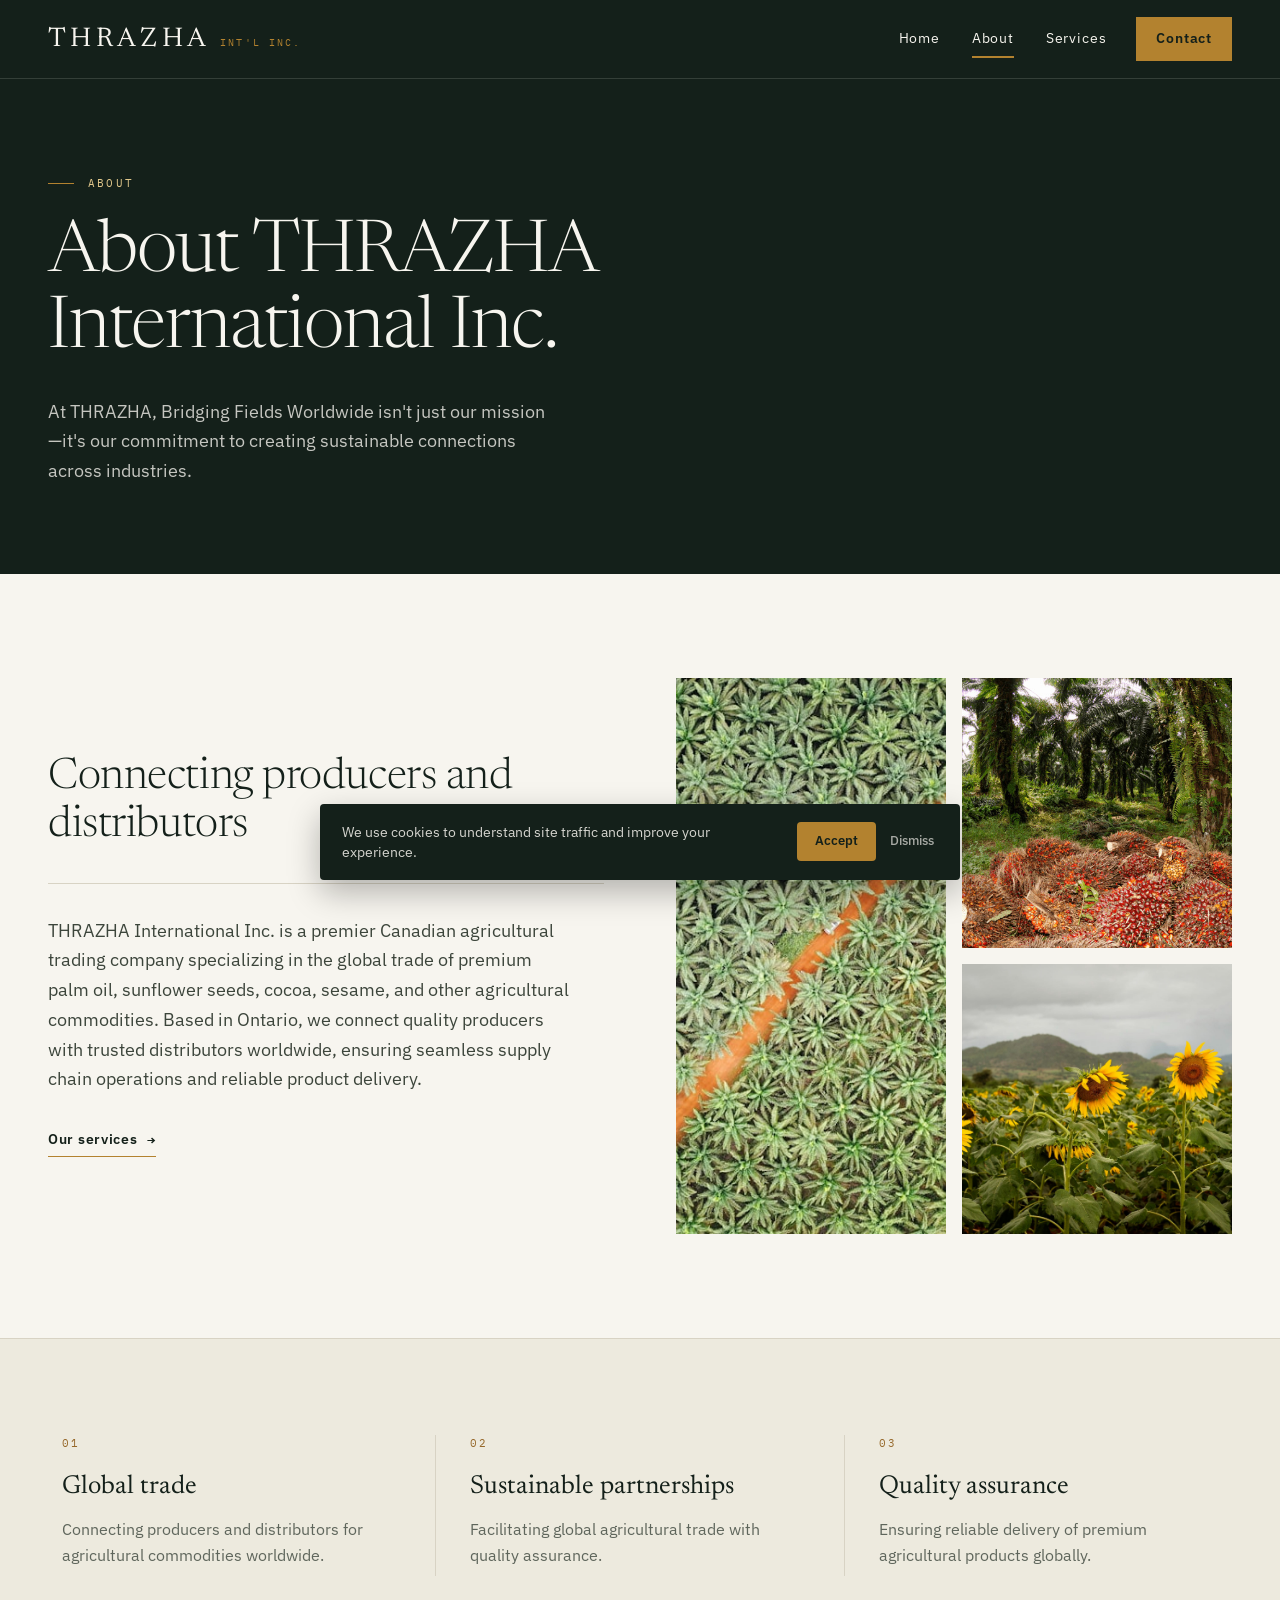
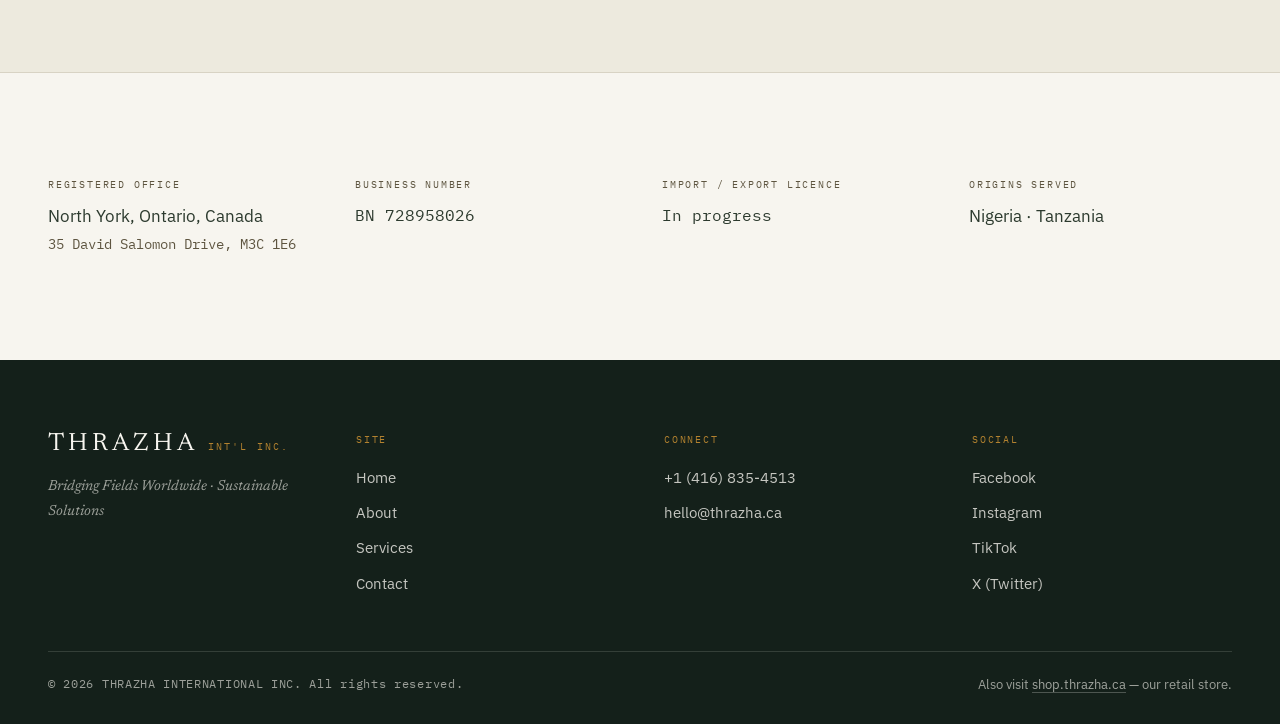
==== commit 1293c997: "Add Google Tag Manager, GA4, and a cookie consent banner - GTM (GTM-K8MLG3W6) snippet on every page:" ====
--- a/about.html
+++ b/about.html
@@ -1,15 +1,87 @@
 <!DOCTYPE html>
 <html lang="en">
 <head>
+<!-- Google Tag Manager -->
+<script>
+(function(){
+  window.dataLayer = window.dataLayer || [];
+  function gtag(){ window.dataLayer.push(arguments); }
+  window.gtag = gtag;
+  window.__loadAnalytics = function(){
+    if (window.__analyticsLoaded) return;
+    window.__analyticsLoaded = true;
+    (function(w,d,s,l,i){w[l]=w[l]||[];w[l].push({'gtm.start':
+    new Date().getTime(),event:'gtm.js'});var f=d.getElementsByTagName(s)[0],
+    j=d.createElement(s),dl=l!='dataLayer'?'&l='+l:'';j.async=true;j.src=
+    'https://www.googletagmanager.com/gtm.js?id='+i+dl;f.parentNode.insertBefore(j,f);
+    })(window,document,'script','dataLayer','GTM-K8MLG3W6');
+    var ga=document.createElement('script');
+    ga.async=true;
+    ga.src='https://www.googletagmanager.com/gtag/js?id=G-5YRZVWQFE5';
+    document.head.appendChild(ga);
+    gtag('js', new Date());
+    gtag('config', 'G-5YRZVWQFE5');
+  };
+  try {
+    if (localStorage.getItem('cookie_consent') === 'accepted') { window.__loadAnalytics(); }
+  } catch(e){}
+})();
+</script>
+<!-- End Google Tag Manager -->
 <meta charset="UTF-8">
 <meta name="viewport" content="width=device-width, initial-scale=1.0">
-<title>THRAZHA International Inc. - Premier Agricultural Trading Company | THRAZHA - From Field to World</title>
+<title>About THRAZHA International Inc. | Agricultural Trading Company</title>
+<meta name="description" content="THRAZHA International Inc. is an Ontario-incorporated agricultural trading company connecting quality producers with trusted distributors across the Canada&ndash;West Africa trade corridor.">
+<link rel="canonical" href="https://thrazha.ca/about.html">
+<meta property="og:type" content="website">
+<meta property="og:site_name" content="THRAZHA International Inc.">
+<meta property="og:title" content="About THRAZHA International Inc.">
+<meta property="og:description" content="An Ontario-incorporated agricultural trading company connecting quality producers with trusted distributors across the Canada&ndash;West Africa trade corridor.">
+<meta property="og:url" content="https://thrazha.ca/about.html">
+<meta property="og:image" content="https://thrazha.ca/assets/unsplash-svc-2.jpg">
+<meta property="og:locale" content="en_CA">
+<meta name="twitter:card" content="summary_large_image">
+<meta name="twitter:title" content="About THRAZHA International Inc.">
+<meta name="twitter:description" content="An Ontario-incorporated agricultural trading company connecting quality producers with trusted distributors across the Canada&ndash;West Africa trade corridor.">
+<meta name="twitter:image" content="https://thrazha.ca/assets/unsplash-svc-2.jpg">
+<link rel="icon" href="assets/logo.jpeg">
 <link rel="preconnect" href="https://fonts.googleapis.com">
 <link rel="preconnect" href="https://fonts.gstatic.com" crossorigin>
 <link href="https://fonts.googleapis.com/css2?family=Newsreader:ital,opsz,wght@0,6..72,300;0,6..72,400;0,6..72,500;1,6..72,300;1,6..72,400&family=IBM+Plex+Sans:wght@400;500;600&family=IBM+Plex+Mono:wght@400;500&display=swap" rel="stylesheet">
 <link rel="stylesheet" href="style.css">
 </head>
 <body>
+<!-- Google Tag Manager (noscript) -->
+<noscript><iframe src="https://www.googletagmanager.com/ns.html?id=GTM-K8MLG3W6"
+height="0" width="0" style="display:none;visibility:hidden"></iframe></noscript>
+<!-- End Google Tag Manager (noscript) -->
+
+<div id="cookieConsent" class="cookie-consent" hidden>
+  <p>We use cookies to understand site traffic and improve your experience.</p>
+  <div class="cookie-consent-actions">
+    <button type="button" id="cookieAccept">Accept</button>
+    <button type="button" id="cookieDismiss">Dismiss</button>
+  </div>
+</div>
+<script>
+(function(){
+  try {
+    var consent = localStorage.getItem('cookie_consent');
+    var dismissed = sessionStorage.getItem('cookie_dismissed');
+    var banner = document.getElementById('cookieConsent');
+    if (consent !== 'accepted' && !dismissed) { banner.hidden = false; }
+    document.getElementById('cookieAccept').addEventListener('click', function(){
+      try { localStorage.setItem('cookie_consent', 'accepted'); } catch(e){}
+      banner.hidden = true;
+      if (window.__loadAnalytics) window.__loadAnalytics();
+    });
+    document.getElementById('cookieDismiss').addEventListener('click', function(){
+      try { sessionStorage.setItem('cookie_dismissed', '1'); } catch(e){}
+      banner.hidden = true;
+    });
+  } catch(e){}
+})();
+</script>
 
 <header>
   <div class="header-inner">
--- a/style.css
+++ b/style.css
@@ -489,3 +489,47 @@
   .section-dark-inner, .pillars-inner, .cta-banner-inner { padding-left: 20px; padding-right: 20px; }
   .hero-inner { padding: 88px 20px 64px; }
 }
+
+/* COOKIE CONSENT BANNER */
+.cookie-consent {
+  position: fixed;
+  left: 20px;
+  right: 20px;
+  bottom: 20px;
+  z-index: 500;
+  max-width: 640px;
+  margin: 0 auto;
+  background: var(--ink);
+  color: var(--bg);
+  padding: 18px 22px;
+  border-radius: 4px;
+  box-shadow: 0 12px 32px rgba(0,0,0,0.28);
+  display: flex;
+  flex-wrap: wrap;
+  align-items: center;
+  justify-content: space-between;
+  gap: 14px;
+}
+.cookie-consent p { margin: 0; font-size: 13.5px; line-height: 1.5; color: rgba(247,245,239,0.85); flex: 1 1 240px; }
+.cookie-consent-actions { display: flex; gap: 10px; align-items: center; flex: 0 0 auto; }
+.cookie-consent-actions #cookieAccept {
+  background: var(--gold);
+  color: var(--ink);
+  border: none;
+  border-radius: 4px;
+  padding: 9px 18px;
+  font-size: 13px;
+  font-weight: 600;
+  cursor: pointer;
+}
+.cookie-consent-actions #cookieAccept:hover { background: var(--gold-hover); }
+.cookie-consent-actions #cookieDismiss {
+  background: none;
+  border: none;
+  color: rgba(247,245,239,0.65);
+  font-size: 13px;
+  font-weight: 500;
+  cursor: pointer;
+  padding: 9px 4px;
+}
+.cookie-consent-actions #cookieDismiss:hover { color: var(--bg); }
